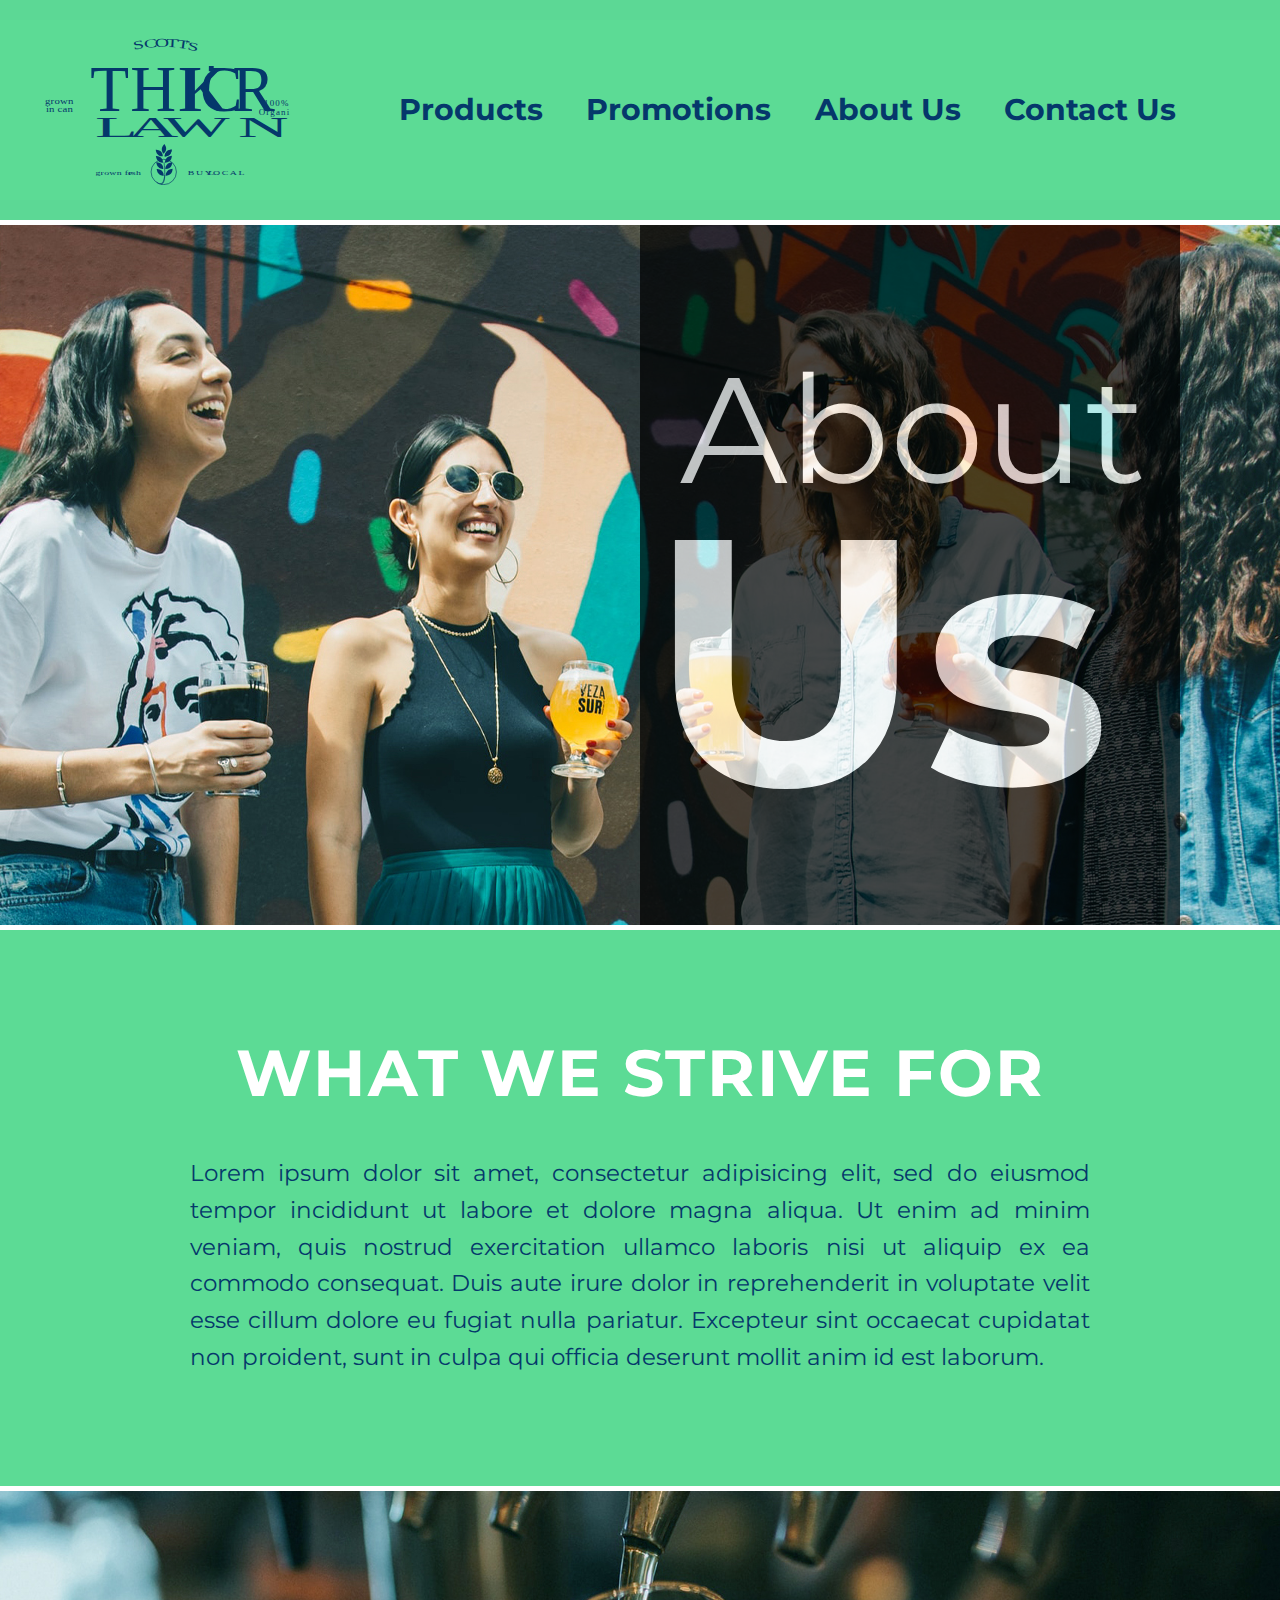
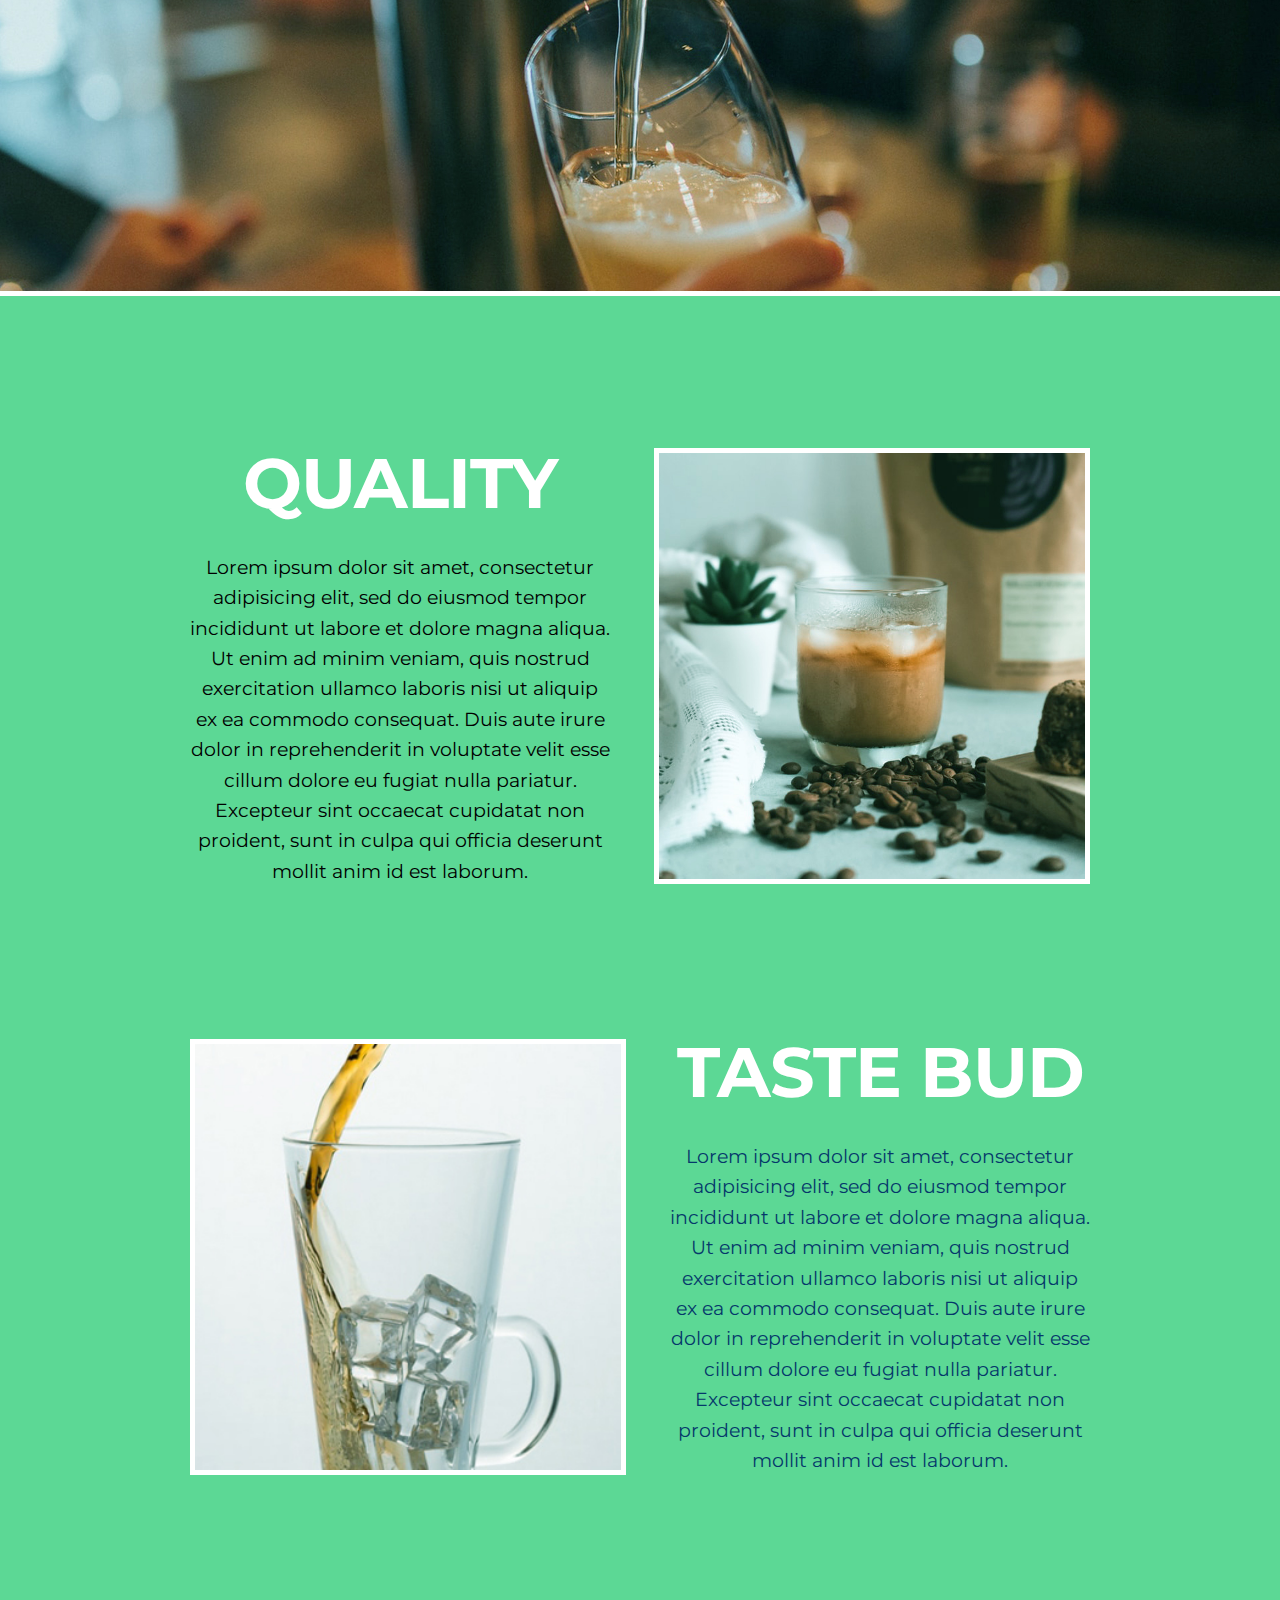
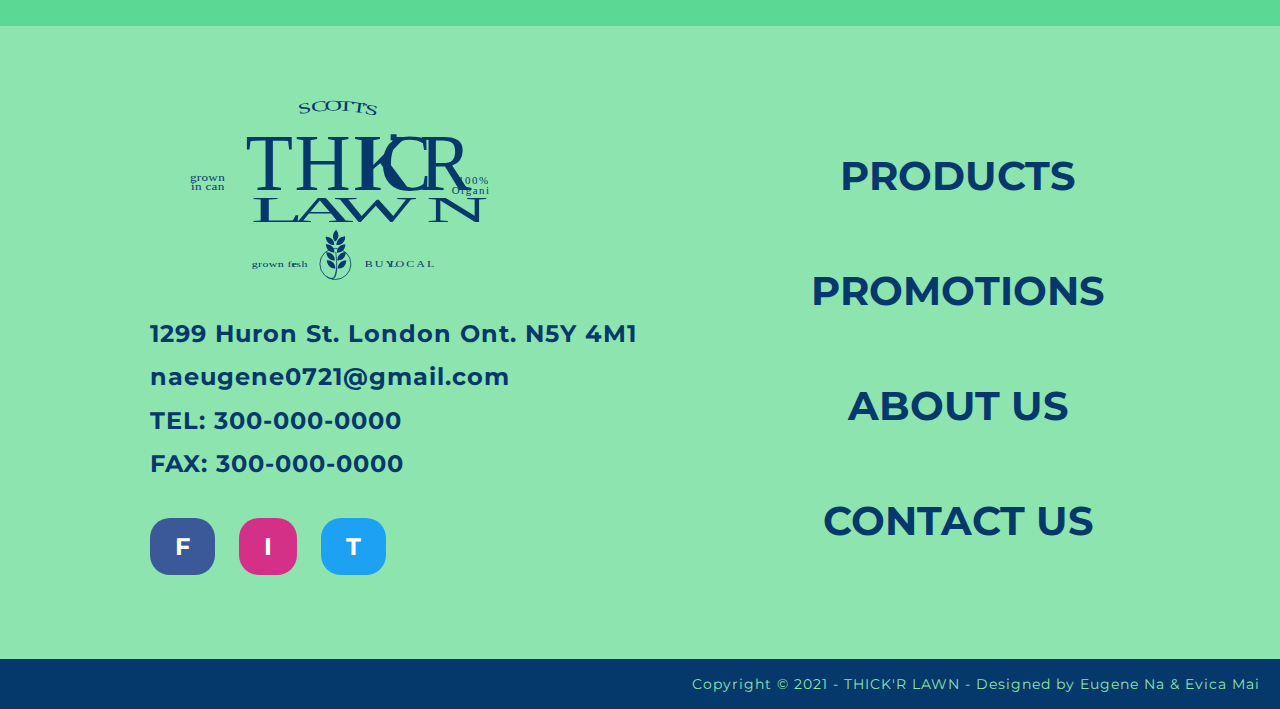
==== about.html @ b32cf41e "Adding About Us page" ====
<!DOCTYPE html>
<html lang="en">
	<head>
		<meta charset="UTF-8">
		<meta name="viewport" content="width=device-width, initial-scale=1.0" >
		<meta http-equiv="X-UA-Compatible" content="ie=edge">
		<title>About Us | THICK'R LAWN</title>
		<link rel="preconnect" href="https://fonts.gstatic.com">
		<link href="https://fonts.googleapis.com/css2?family=Montserrat:wght@500;600&display=swap" rel="stylesheet">
		<link href="css/reset.css" rel="stylesheet" type="text/css">
		<link href="css/main.css" rel="stylesheet" type="text/css">
	</head>
	<body>
	<h1 class="hidden">About Us | THICK'R LAWN</h1>
		<!-- Content Goes Here -->

		<div id="container">

			<header id="header">
			<h2 class="hidden">Header</h2>
				<a href="index.html">
					<img src="images/beer_logo.svg" alt="THICK'R LAWN Logo" id="hLogo">
				</a>
				<nav id="mainNav">
				<h3 class="hidden">Main Navigation</h3>
					<ul>
						<li><a href="production.html">Products</a></li>
						<li><a href="promo.html">Promotions</a></li>
						<li><a href="about.html">About Us</a></li>
						<li><a href="contact.html">Contact Us</a></li>
					</ul>
				</nav>
			</header>

<!-- MAIN CONTENT STARTS HERE ==================================================== -->

			<main>

				<section class="sectionNav">
				<h3 class="hidden">Section Nav</h3>
					<a href="index.html">
						<img src="images/home.svg" alt="Breakfast Icon" id="homeIcon">
					</a>
					<a href="promo.html">
						<img src="images/promotions.svg" alt="Beer Icon" id="promoIcon">
					</a>
					<a href="production.html">
						<img src="images/products.svg" alt="Dessert Icon" id="producIcon">
					</a>
					<a href="contact.html">
						<img src="images/contact_us.svg" alt="Dessert Icon" id="contacIcon">
					</a>
					<a href="about.html">
						<img src="images/about_us.svg" alt="Dessert Icon" id="aboutIcon">
					</a>
				</section>

				<section class="aHero">
				<h2 class="hidden">Hero</h2>
					<img class="aboutHero" src="images/promoimg1_.jpg" alt="Promotion Image">
					<section class="aHeroTxt">
					<h3 class="hidden">Hero Text Box</h3>
						<section>
							<h4 id="aboutH">About</h4>
							<h4 id="usH">Us</h4>
						</section>
					</section>
				</section>

				<section id="aIntro">
				<h2 class="hidden">Introduction</h2>
					<section>
						<h3>WHAT WE STRIVE FOR</h3>
						<p>
							Lorem ipsum dolor sit amet, consectetur adipisicing elit, sed do eiusmod
							tempor incididunt ut labore et dolore magna aliqua. Ut enim ad minim veniam,
							quis nostrud exercitation ullamco laboris nisi ut aliquip ex ea commodo
							consequat. Duis aute irure dolor in reprehenderit in voluptate velit esse
							cillum dolore eu fugiat nulla pariatur. Excepteur sint occaecat cupidatat non
							proident, sunt in culpa qui officia deserunt mollit anim id est laborum.
						</p>
					</section>
				</section>

				<section>
				<h2 class="hidden">About Image</h2>
					<img src="images/aboutus_promo2.jpg" alt="About Us Image2" class="aboutImg">
				</section>
				
				<section class="about1">
				<h2 class="hidden">About Section 1</h2>
					<section>
						<h3 class="about1h">QUALITY</h3>
						<p>
							Lorem ipsum dolor sit amet, consectetur adipisicing elit, sed do eiusmod
							tempor incididunt ut labore et dolore magna aliqua. Ut enim ad minim veniam,
							quis nostrud exercitation ullamco laboris nisi ut aliquip ex ea commodo
							consequat. Duis aute irure dolor in reprehenderit in voluptate velit esse
							cillum dolore eu fugiat nulla pariatur. Excepteur sint occaecat cupidatat non
							proident, sunt in culpa qui officia deserunt mollit anim id est laborum.
						</p>
					</section>
					<section>
					<h3 class="hidden">About 1 Image</h3>
						<img class="about1Img" src="images/coffee_beer.jpg" alt="About 1 Image">
					</section>
				</section>
				<section class="about2">
				<h2 class="hidden">About Section 2</h2>
					<section class="aboutImgPC">
					<h3 class="hidden">About 2 Image PC</h3>
						<img class="about2Img" src="images/product2img2_.jpg" alt="About 2 Image">
					</section>	
					<section>
						<h3 class="about2h">TASTE BUD</h3>
						<p>
							Lorem ipsum dolor sit amet, consectetur adipisicing elit, sed do eiusmod
							tempor incididunt ut labore et dolore magna aliqua. Ut enim ad minim veniam,
							quis nostrud exercitation ullamco laboris nisi ut aliquip ex ea commodo
							consequat. Duis aute irure dolor in reprehenderit in voluptate velit esse
							cillum dolore eu fugiat nulla pariatur. Excepteur sint occaecat cupidatat non
							proident, sunt in culpa qui officia deserunt mollit anim id est laborum.
						</p>
					</section>
					<section class="aboutImgMobile">
					<h3 class="hidden">About 2 Image Mobile</h3>
						<img class="about2Img" src="images/product2img2_.jpg" alt="About 2 Image">
					</section>
				</section>

			</main>

<!-- MAIN CONTENT ENDS HERE ====================================================== -->

			<footer id="footer">
			<h2 class="hidden">Footer</h2>
				<section>
				<h3 class="hidden">Services</h3>
					<a href="index.html">
						<img src="images/beer_logo.svg" alt="THICK'R LAWN Logo" id="fLogo">
					</a>
					<p>
						1299 Huron St. London Ont. N5Y 4M1<br>
						naeugene0721@gmail.com<br>
						TEL: 300-000-0000<br>
						FAX: 300-000-0000<br>
					</p>
					<nav id="mediaIcons">
					<h3 class="hidden">Social Media Icons</h3>
						<ul>
							<li><a href="https://www.facebook.com/" id="fb">F</a></li>
							<li><a href="https://www.instagram.com/" id="in">I</a></li>
							<li><a href="https://twitter.com/" id="tw">T</a></li>
						</ul>
					</nav>
				</section>
				<nav id="footerNav">
				<h3 class="hidden">Footer Navigation</h3>
					<ul>
						<li><a href="production.html">PRODUCTS</a></li>
						<li><a href="promo.html">PROMOTIONS</a></li>
						<li><a href="about.html">ABOUT US</a></li>
						<li><a href="contact.html">CONTACT US</a></li>
					</ul>
				</nav>
			</footer>

			<section id="bottomBr">
				<h2>Copyright &copy; 2021 - THICK'R LAWN - Designed by Eugene Na & Evica Mai</h2>
			</section>

		</div>

		<script src="js/main.js"></script>
	</body>
</html>
---- css/main.css ----
.hidden {
	display:none;
}

body {
	font-family: 'Montserrat', Helvetica, sans-serif;
	font-weight: 400;
	font-size: 14px;
	color: #000;
	background-color: #5CD895;
}

#container {
	margin: 0 auto;
	background-color: #5CD895;
	display: flex;
	flex-direction: column;
	max-width: 100%;
}

a {
	text-decoration: none;
}



/* HEADER (MOBILE) START========================================================== */



#header {
	display: flex;
	flex-direction: row;
	justify-content: center;
	background-color: #5CDB95;
	margin-top: 20px;
	margin-bottom: 20px;
}

#hLogo {
	margin: 10px auto 10px auto;
	display: block;
	height: 200px;
	padding: 5px 5px 5px 5px;
	transition: all .15s ease-in-out;
}

#mainNav {
	display: none;
}

.sectionNav {
	display: flex;
	position: sticky;
	top: 0;
	justify-content: space-evenly;
	background: #8EE4AF;
	opacity: 0.8;
	border: #5CDB95 solid 2px;
}

#homeIcon {
	margin: 12px auto 10px auto;
	display: block;
	width: 40px;
}

#promoIcon {
	margin: 12px auto 10px auto;
	display: block;
	width: 32px;
}

#producIcon {
	margin: 12px auto 10px auto;
	display: block;
	width: 46px;
}

#contacIcon {
	margin: 12px auto 10px auto;
	display: block;
	width: 48px;
}

#aboutIcon {
	margin: 12px auto 10px auto;
	display: block;
	width: 52px;
}

/* END (MOBILE) HEADER ============================================================*/

/* =============================================================== HOMEPAGE STARTS */

/* START (MOBILE) PROMOTION ================*/

.promo {
	display: none;
}

.mPromo {
	display: flex;
	flex-direction: row;
	justify-content: center;
	width: 100%;
	margin: auto;
}

.beerPromo {
	object-fit: cover;
	width: 100%;
	height: 700px;
}

.mPromoTxt {
	position: absolute;
	display: flex;
	flex-direction: row;
	justify-content: center;
	background-color: #000;
	opacity: 0.7;
	width: 400px;
	height: 700px;
	margin: 0 auto;
}

.thickr {
	margin: 80px 0px 0px 30px;
	letter-spacing: -2px;
	font-size: 80px;
	font-weight: bold;
	color: #EDF5E1;	
}

.lawn {
	font-size: 80px;
	font-weight: bold;
	margin-left: 41px;
	letter-spacing: 18px;
	line-height: 0.7;
	color: #EDF5E1;	
}

.bbm {
	font-size: 24px;
	font-weight: bold;
	margin: 35px 0px 0px 40px; 
	color: #8EE4AF;	
}

.mPromoTxt p {
	margin: 30px auto;
	text-align: center;
	line-height: 1.2;
	font-size: 25px;
	font-weight: bold;
	width: 240px;
	color: #EDF5E1;
}

.productHeroTxt p {
	margin: 25px auto 0px 1%;
	line-height: 1.7;
	letter-spacing: 1px;
	width: 500px;
	color: #fff;
	font-size: 25px;
	font-weight: bold;
}

.explore {
	margin: 30px auto 0px auto;
	display: block;
	width: 150px;
	font-size: 23px;
	font-weight: bold;
	color: #EDF5E1;
	text-align: center;
	border: 1px solid #EDF5E1;
	border-radius: 5px;
	padding-top: 10px;
	padding-bottom: 10px;
	transition: all .2s ease-in-out;
}

.explore:hover {
    -webkit-transform: scale(1.1, 1.1);
    -moz-transform: scale(1.1, 1.1);
	background-color: #5CDB95;
	border: 1px solid #05386b;
	color: #05386b;
}

/* START (MOBILE) INTRODUCTION ============*/

.intro {
	background-color: #8EE4AF;
	display: flex;
	flex-direction: column;
	width: 100%;
	justify-content: center;
	margin: 0 auto;
}

.intro section {
	margin: 70px auto;
	width: 320px;
	background-color: #5CDB95;
	border-radius: 15px;
}

.intro h2 {
	font-size: 30px;
	font-weight: bold;
	text-align: center;
	color: #05386b;
	margin-top: 80px;
	margin-bottom: 55px;
}

.intro p {
	color: #05386b;
	text-align: center;
	font-weight: bold;
	line-height: 1.3;
	margin-right: 10px;
	margin-left: 10px;
	font-size: 19px;
}

.learn {
	margin: 40px auto 50px auto;
	display: block;
	width: 150px;
	color: #05386b;
	text-align: center;
	font-size: 19px;
	font-weight: bold;
	border: 2px solid #05386b;
	border-radius: 5px;
	padding-top: 15px;
	padding-bottom: 15px;
	transition: all .2s ease-in-out;
}

.learn:hover {
    -webkit-transform: scale(1.1, 1.1);
    -moz-transform: scale(1.1, 1.1);
	background-color: #fff;
	color: #000;
}

/* START (MOBILE) PRODUCTS SECTION ========*/

.product1 {
	display: flex;
	width: 100%;
	justify-content: center;
	margin: 0 auto;
}

.pro1Img1 {
	display: none;
}

.pro1Img2 {
	width: 356px;
	height: 356px;
	margin: 200px auto 0px auto;
	border: 7px solid #379683;
}

.product1 h3 {
	margin: 22px auto 19px auto;
	letter-spacing: -1px;
	text-align: center;
	font-size: 35px;
	font-weight: bold;
	color: #EDF5E1;	
}

.product1 p {
	width: 350px;
	margin: 0px auto 18px auto;
	line-height: 1.2;
	text-align: center;
	font-size: 20px;
	color: #05386b;
}

.more1 {
	margin: 20px auto 0px auto;
	display: block;
	width: 150px;
	color: #EDF5E1;
	text-align: center;
	font-size: 19px;
	font-weight: bold;
	border-radius: 5px;
	border: 2px solid #EDF5E1;
	padding-top: 13px;
	padding-bottom: 13px;
	transition: all .2s ease-in-out;
}

.more1:hover {
    -webkit-transform: scale(1.1, 1.1);
    -moz-transform: scale(1.1, 1.1);
	background-color: #8EE4AF;
	color: #000;
}
/*=======================================*/
.product2 {
	display: flex;
	flex-direction: row;
	width: 100%;
	justify-content: center;
	margin: 0 auto;
}

.product2 h3 {
	margin: 22px auto 19px auto;
	letter-spacing: -1px;
	text-align: center;
	font-size: 35px;
	font-weight: bold;
	color: #EDF5E1;	
}

.product2 p {
	width: 350px;
	margin: 0px auto 18px auto;
	line-height: 1.2;
	text-align: center;
	font-size: 20px;
	color: #05386b;
}

.pro2Img1 {
	width: 356px;
	height: 356px;
	margin: 200px auto 0px auto;
	border: 7px solid #379683;
}

.pro2Img2 {
	display: none;
}

.more2 {
	margin: 20px auto 200px auto;
	display: block;
	width: 150px;
	color: #EDF5E1;
	text-align: center;
	font-size: 19px;
	font-weight: bold;
	border: 2px solid #EDF5E1;
	border-radius: 5px;
	padding-top: 13px;
	padding-bottom: 13px;
	transition: all .2s ease-in-out;
}

.more2:hover {
    -webkit-transform: scale(1.1, 1.1);
    -moz-transform: scale(1.1, 1.1);
	background-color: #8EE4AF;
	color: #000;
}

/* START HOMEPAGE (PC VERSION) ====================== */

@media screen and (min-width: 1080px) {

	#header {
		display: flex;
		flex-direction: row;
		justify-content: space-evenly;
		background-color: #5CDB95;
	}

	#hLogo {
		margin: 10px 0px 10px 40px;
		display: block;
		height: 150px;	
		padding: 5px 5px 5px 5px;
		transition: all .15s ease-in-out;
	}

	#hLogo:hover {
		background-color: #8EE4AF;
	}

	.sectionNav {
		display: none;
	}

	#mainNav {
		display: block;
		width: 100%;
	}

	#mainNav ul {
		text-align: center;
		display: block;
		font-weight: bold;
		margin: 75px auto;
		flex-direction: row;
		justify-content: space-evenly;
	}

	#mainNav ul li {
		display: inline;
		margin: 2%;
		font-size: 30px;
	}

	#mainNav ul li a {
		color: #05386b;
		transition: all .15s ease-in-out;
	}

	#mainNav ul li a:hover {
		font-weight: bold;
		color: #EDF5E1;
		border-bottom: 3px solid #379683;
		padding-bottom: 5px;
	}



	/*  MAIN CONTENTS ==================================================================*/


	/*HOMEPAGE =========================================================================*/

	/*Promotion Section ======================*/

	.mPromo {
		display: none;
	}

	.promo {
		display: flex;
		flex-direction: row;
		justify-content: flex-end;
		position: relative;
		width: 100%;
		margin: auto;
	}

	.beerPromo {
		object-fit: cover;
		width: 100%;
		height: 700px;
	}

	.mPromoTxt {
		display: none;
	}

	.promoTxt {
		position: absolute;
		display: flex;
		flex-direction: row;
		justify-content: flex-start;
		width: 400px;
		height: 700px;
		margin: 0 auto;
		margin-right: 180px;
	}

	.thickr {
		margin: 80px 0px 0px 30px;
		letter-spacing: -2px;
		font-size: 80px;
		font-weight: bold;
		color: #EDF5E1;	
	}

	.lawn {
		font-size: 80px;
		font-weight: bold;
		margin-left: 41px;
		letter-spacing: 18px;
		line-height: 0.7;
		color: #EDF5E1;	
	}

	.bbm {
		font-size: 24px;
		font-weight: bold;
		margin: 35px 0px 0px 40px; 
		color: #8EE4AF;	
	}

	.promoTxt p {
		margin: 45px 0px 0px 40px;
		line-height: 1.2;
		font-size: 25px;
		font-weight: bold;
		width: 240px;
		color: #EDF5E1;
	}

	.explore {
		margin: 30px 0px 0px 40px;
		display: block;
		width: 150px;
		font-size: 23px;
		font-weight: bold;
		color: #EDF5E1;
		border: 1px solid #EDF5E1;
		border-radius: 5px;
		padding-top: 10px;
		padding-bottom: 10px;
		transition: all .2s ease-in-out;
	}

	.explore:hover {
	    -webkit-transform: scale(1.1, 1.1);
	    -moz-transform: scale(1.1, 1.1);
		background-color: #5CDB95;
		border: 1px solid #05386b;
		color: #05386b;
	}

	/* INTRODUCTION SECTION ======================*/

	.intro {
		background-color: #8EE4AF;
		display: flex;
		flex-direction: row;
		width: 100%;
		justify-content: center;
		margin: 0 auto;
	}

	.intro section {
		margin: 70px auto;
		width: 320px;
		background-color: #5CDB95;
		border-radius: 15px;
	}

	.intro h2 {
		font-size: 30px;
		font-weight: bold;
		text-align: center;
		color: #05386b;
		margin-top: 80px;
		margin-bottom: 55px;
	}

	.intro p {
		color: #05386b;
		text-align: center;
		font-weight: bold;
		line-height: 1.3;
		margin-right: 10px;
		margin-left: 10px;
		font-size: 19px;
	}

	.learn {
		margin: 40px auto 50px auto;
		display: block;
		width: 150px;
		color: #05386b;
		text-align: center;
		font-size: 19px;
		font-weight: bold;
		border: 2px solid #05386b;
		border-radius: 5px;
		padding-top: 15px;
		padding-bottom: 15px;
		transition: all .2s ease-in-out;
	}

	.learn:hover {
	    -webkit-transform: scale(1.1, 1.1);
	    -moz-transform: scale(1.1, 1.1);
		background-color: #8EE4AF;
		border: 2px solid #fff;
		color: #000;
	}

	/* PROMOTION SECTION =========================*/

	.product1 {
		display: flex;
		flex-direction: row;
		width: 100%;
		justify-content: center;
		margin: 0 auto;
	}

	.pro1Img1 {
		display: block;
		width: 356px;
		height: 656px;
		margin: 200px 22px 22px 0px;
		border: 7px solid #EDF5E1;
	}

	.pro1Img2 {
		width: 356px;
		height: 356px;
		margin: 200px 0px 0px 22px;
		border: 7px solid #EDF5E1;
	}

	.product1 h3 {
		text-align: justify;
		margin: 22px 0px 19px 22px;
		letter-spacing: -1px;
		font-size: 35px;

		font-weight: bold;
		color: #EDF5E1;	
	}

	.product1 p {
		text-align: justify;
		width: 350px;
		margin: 0px 0px 18px 22px;
		line-height: 1.2;
		font-size: 20px;
		color: #05386b;
	}

	.more1 {
		margin: 20px 0px 0px 22px;
		display: block;
		width: 150px;
		color: #EDF5E1;
		text-align: center;
		font-size: 19px;
		font-weight: bold;
		border-radius: 5px;
		border: 2px solid #EDF5E1;
		padding-top: 13px;
		padding-bottom: 13px;
		transition: all .2s ease-in-out;
	}

	.more1:hover {
	    -webkit-transform: scale(1.1, 1.1);
	    -moz-transform: scale(1.1, 1.1);
		background-color: #8EE4AF;
		color: #000;
	}
	/*=======================================*/
	.product2 {
		display: flex;
		flex-direction: row;
		width: 100%;
		justify-content: center;
		margin: 0 auto;
	}

	.product2 h3 {
		text-align: justify;
		margin: 22px 22px 19px 0px;
		letter-spacing: -1px;
		font-size: 35px;
		font-weight: bold;
		color: #EDF5E1;	
	}

	.product2 p {
		text-align: justify;
		width: 350px;
		margin: 0px 22px 18px 0px;
		line-height: 1.2;
		font-size: 20px;
		color: #05386b;
	}

	.pro2Img1 {
		width: 356px;
		height: 356px;
		margin: 200px 22px 0px 0px;
		border: 7px solid #EDF5E1;
	}

	.pro2Img2 {
		display: block;
		width: 356px;
		height: 656px;
		margin: 200px 0px 200px 22px;
		border: 7px solid #EDF5E1;
	}

	.more2 {
		margin: 20px 0px 200px 0px;
		display: block;
		width: 150px;
		color: #EDF5E1;
		text-align: center;
		font-size: 19px;
		font-weight: bold;
		border: 2px solid #EDF5E1;
		border-radius: 5px;
		padding-top: 13px;
		padding-bottom: 13px;
		transition: all .2s ease-in-out;
	}

	.more2:hover {
	    -webkit-transform: scale(1.1, 1.1);
	    -moz-transform: scale(1.1, 1.1);
		background-color: #8EE4AF;
		color: #000;
	}

}



/*  CONTACTUS PAGE (MOBLIE) ==========================================================*/



#contact {
	display: flex;
	flex-direction: column;
	justify-content: center;
	background-color: #05386b;
	width: 100%;
	margin: 1px auto;
}

#contactForm {
	display: flex;
	flex-direction: column;
	justify-content: center;
	margin: 0 auto;
	flex: 1 1 auto;
}

#contactForm h3 {
	margin: 120px auto 22px auto;
	letter-spacing: -1px;
	text-align: center;
	font-size: 35px;
	font-weight: bold;
	color: #fff;	
}

#fname {
	margin-bottom: 20px;
	font-size: 16px;		
	border: 3px solid #8EE4AF;
	border-radius: 5px;
	width: 400px;
	padding: 10px 20px;
}

#fname:hover {
	border: 3px solid #379683;
}

#lname {
	margin-bottom: 20px;
	font-size: 16px;
	border: 3px solid #8EE4AF;
	border-radius: 5px;
	width: 400px;
	padding: 10px 20px;
}

#lname:hover {
	border: 3px solid #379683;
}

#email {
	margin-bottom: 20px;
	font-size: 16px;	
	border: 3px solid #8EE4AF;
	border-radius: 5px;
	width: 400px;
	padding: 10px 20px;	
}

#email:hover {
	border: 3px solid #379683;
}

#pwd {
	margin-bottom: 20px;
	font-size: 16px;		
	border: 3px solid #8EE4AF;
	border-radius: 5px;
	width: 400px;
	padding: 10px 20px;	
}

#pwd:hover {
	border: 3px solid #379683;
}

#phone {
	margin-bottom: 20px;
	font-size: 16px;
	border: 3px solid #8EE4AF;
	border-radius: 5px;
	width: 400px;
	padding: 10px 20px;	
}

#phone:hover {
	border: 3px solid #379683;
}

#comments {
	margin-bottom: 20px;
	border: 3px solid #8EE4AF;
	border-radius: 5px;
	width: 400px;
	height: 300px;
	padding: 10px 20px;	
}

#comments:hover {
	border: 3px solid #379683;
}

textarea {
	resize: none;
}

#submitBtn {
	margin: 0px 0px 120px 0px;
	display: block;
	width: 150px;
	background-color: #05386b;
	color: #fff;
	text-align: center;
	font-size: 19px;
	font-weight: bold;
	border: 3px solid #fff;
	border-radius: 5px;
	padding-top: 15px;
	padding-bottom: 15px;
	transition: all .2s ease-in-out;
}

#submitBtn:hover {
	cursor: pointer;
	border: 3px solid #fff;
	background-color: #8EE4AF;
	color: #000;
}
/*===================================*/
#googleMap {
	order: -1;
	flex: 0 1 auto;
	display: flex;
	flex-direction: row;
	justify-content: center;
	margin: 0 40px;
	margin-top: 120px;
	height: 695px;
	border: 5px solid #8EE4AF;
	border-radius: 5px;
}

/* CONTACT (PC VERSION) ============================*/

@media screen and (min-width: 1080px) {

	#contact {
		display: flex;
		flex-direction: row;
		justify-content: center;
		background-color: #05386b;
		width: 100%;
		margin: 0 auto;
	}

	#contactForm {
		order: -1;
		flex: 0 1 auto;
		display: flex;
		flex-direction: column;
		justify-content: flex-start;
		margin-left: auto;
	}

	#contactForm h3 {
		margin: 120px auto 22px auto;
		letter-spacing: -1px;
		text-align: center;
		font-size: 35px;
		font-weight: bold;
		color: #fff;	
	}

	#fname {
		margin-bottom: 20px;
		font-size: 16px;		
		border: 3px solid #8EE4AF;
		border-radius: 5px;
		width: 350px;
		padding: 10px 20px;
	}

	#fname:hover {
		border: 3px solid #379683;
	}

	#lname {
		margin-bottom: 20px;
		font-size: 16px;		
		border: 3px solid #8EE4AF;
		border-radius: 5px;
		width: 350px;
		padding: 10px 20px;	
	}

	#lname:hover {
		border: 3px solid #379683;
	}

	#email {
		margin-bottom: 20px;
		font-size: 16px;	
		border: 3px solid #8EE4AF;
		border-radius: 5px;
		width: 350px;
		padding: 10px 20px;	
	}

	#email:hover {
		border: 3px solid #379683;
	}

	#pwd {
		margin-bottom: 20px;
		font-size: 16px;		
		border: 3px solid #8EE4AF;
		border-radius: 5px;
		width: 350px;
		padding: 10px 20px;	
	}

	#pwd:hover {
		border: 3px solid #379683;
	}

	#phone {
		margin-bottom: 20px;
		font-size: 16px;
		border: 3px solid #8EE4AF;
		border-radius: 5px;
		width: 350px;
		padding: 10px 20px;	
	}

	#phone:hover {
		border: 3px solid #379683;
	}

	#comments {
		margin-bottom: 20px;
		border: 3px solid #8EE4AF;
		border-radius: 5px;
		width: 350px;
		height: 300px;
		padding: 10px 20px;	
	}

	#comments:hover {
		border: 3px solid #379683;
	}

	textarea {
		resize: none;
	}

	#submitBtn {
		margin: 0px 0px 120px 0px;
		display: block;
		width: 150px;
		background-color: #05386b;
		color: #fff;
		text-align: center;
		font-size: 19px;
		font-weight: bold;
		border: 3px solid #fff;
		border-radius: 5px;
		padding-top: 15px;
		padding-bottom: 15px;
		transition: all .2s ease-in-out;
	}

	#submitBtn:hover {
		cursor: pointer;
		border: 3px solid #fff;
		background-color: #8EE4AF;
		color: #000;
	}
	/*===================================*/
	#googleMap {
		display: flex;
		flex-direction: row;
		justify-content: center;
		margin: 0 auto;
		margin-top: 120px;
		margin-bottom: 120px;
		height: 695px;
		width: 580px;
		border: 5px solid #8EE4AF;
		border-radius: 5px;
	}
}



/* ABOUT US PAGE (MOBILE) ========================================================*/



.aHero {
	display: flex;
	flex-direction: row;
	justify-content: center;
	width: 100%;
	margin: auto;
}

.aboutHero {
	object-fit: cover;
	width: 100%;
	height: 700px;
	border-top: 5px solid #fff;
	border-bottom: 5px solid #fff;
}

.aHeroTxt {
	position: absolute;
	display: flex;
	flex-direction: row;
	background-color: #000;
	opacity: 0.7;
	width: 480px;
	height: 700px;
	justify-content: center;
	margin: 0 auto;
	border-top: 5px solid #fff;
	border-bottom: 5px solid #fff;
}

#aboutH {
	margin: 130px auto -20px 30px;
	color: #fff;
	font-size: 125px;
}

#usH {
	color: #fff;
	font-size: 350px;
	font-weight: bold;
}

/* ABOUT INTRODUCTION SECTION ===============*/

#aIntro {
	background-color: #5CDB95;
	display: flex;
	flex-direction: row;
	width: 100%;
	justify-content: center;
	margin: 0 auto;
}

#aIntro section {
	margin: 0 auto;
	margin-top: 80px;
	margin-bottom: 80px;
}

#aIntro h3 {
	font-size: 65px;
	font-weight: bold;
	color: #fff;
	letter-spacing: 2px;
	text-align: center;
	margin: 30px 0px 50px 0px;
}

#aIntro p {
	text-align: justify;
	line-height: 1.6;
	font-size: 23px;
	color: #05386b;
	max-width: 900px;
	min-width: 100px;
	margin: 0 25px;
	margin-bottom: 30px;
}

.aboutImg {
	object-fit: cover;
	width: 100%;
	height: 400px;
	border-top: 5px solid #fff;
	border-bottom: 5px solid #fff;
}

/* ABOUT SECTION ============================*/

.about1 {
	display: flex;
	flex-direction: column;
	justify-content: center;
	align-items: center;
	width: 100%;
	margin: 100px auto;
}

.about1h {
	margin: auto auto 35px auto;
	letter-spacing: -1px;
	text-align: center;
	font-size: 70px;
	font-weight: bold;
	color: #fff;	
}

.about1 p {
	width: 420px;
	margin: 0 auto;
	line-height: 1.6;
	text-align: center;
	font-size: 19px;
	color: #000;
}

.about1Img {
	width: 426px;
	height: 426px;
	margin: 50px auto auto auto;
	border: 5px solid #fff;
}
/*=======================================*/
.about2 {
	display: flex;
	flex-direction: column;
	justify-content: center;
	align-items: center;
	width: 100%;
	margin: 100px auto;
}

.aboutImgPC {
	display: none;
}

.aboutImgMobile {
	display: block;
}

.about2Img {
	display: block;
	order: 4;
	width: 426px;
	height: 426px;
	margin: 50px auto 140px auto;
	border: 5px solid #fff;
}

.about2h {
	margin: 70px auto 35px auto;
	letter-spacing: -1px;
	text-align: center;
	font-size: 70px;
	font-weight: bold;
	color: #fff;	
}

.about2 p {
	width: 420px;
	margin: 0px auto 0px auto;
	line-height: 1.6;
	text-align: center;
	font-size: 19px;
	color: #05386b;
}

/* BOUT US PAGE (PC VERSION) =================================================== */

@media screen and (min-width: 1080px) {

	.aHero {
		display: flex;
		flex-direction: row;
		justify-content: flex-end;
		width: 100%;
		margin: auto;
	}

	.aboutHero {
		object-fit: cover;
		width: 100%;
		height: 700px;
		border-top: 5px solid #fff;
		border-bottom: 5px solid #fff;
	}

	.aHeroTxt {
		position: absolute;
		display: flex;
		flex-direction: row;
		background-color: #000;
		opacity: 0.7;
		width: 540px;
		height: 700px;
		justify-content: flex-start;
		margin: 0 auto;
		margin-right: 100px;
		border-top: 5px solid #fff;
		border-bottom: 5px solid #fff;
	}

	#aboutH {
		margin: 130px 0px -20px 40px;
		color: #fff;
		font-size: 150px;
	}

	#usH {
		margin-left: 8px;
		color: #fff;
		font-size: 350px;
		font-weight: bold;
	}

	/* ABOUT INTRODUCTION SECTION ===============*/

	#aIntro {
		background-color: #5CDB95;
		display: flex;
		flex-direction: row;
		width: 100%;
		justify-content: center;
		margin: 0 auto;
	}

	#aIntro section {
		margin: 0 auto;
		margin-top: 80px;
		margin-bottom: 80px;
	}

	#aIntro h3 {
		font-size: 65px;
		font-weight: bold;
		color: #fff;
		letter-spacing: 2px;
		text-align: center;
		margin: 30px 0px 50px 0px;
	}

	#aIntro p {
		text-align: justify;
		line-height: 1.6;
		font-size: 23px;
		color: #05386b;
		max-width: 900px;
		min-width: 100px;
		margin: 0 auto;
		margin-bottom: 30px;
	}

	.aboutImg {
		object-fit: cover;
		width: 100%;
		height: 400px;
		border-top: 5px solid #fff;
		border-bottom: 5px solid #fff;
	}

	/* ABOUT SECTION ============================*/

	.about1 {
		display: flex;
		flex-direction: row;
		width: 100%;
		justify-content: center;
		margin: 150px auto;
	}

	.about1h {
		margin: 0px 22px 35px 0px;
		letter-spacing: -1px;
		font-size: 70px;
		font-weight: bold;
		color: #fff;	
	}

	.about1 p {
		width: 420px;
		margin-right: 22px;
		line-height: 1.6;
		font-size: 19px;
		color: #000;
	}

	.about1Img {
		width: 426px;
		height: 426px;
		margin: 0px 0px 0px 22px;
		border: 5px solid #fff;
	}
	/*=======================================*/
	.about2 {
		display: flex;
		flex-direction: row;
		width: 100%;
		justify-content: center;
		margin: 150px auto;
	}

	.aboutImgPC {
		display: block;
	}

	.aboutImgMobile {
		display: none;
	}

	.about2Img {
		width: 426px;
		height: 426px;
		margin: 0px 22px 0px 0px;
		border: 5px solid #fff;
	}

	.about2h {
		margin: 0px 0px 35px 22px;
		letter-spacing: -1px;
		font-size: 70px;
		font-weight: bold;
		color: #fff;	
	}

	.about2 p {
		width: 420px;
		margin: 0px 0px 0px 22px;
		line-height: 1.6;
		font-size: 19px;
		color: #05386b;
	}
}



/* PROMOTIONS PAGE (MOBILE) ======================================================*/



.pHero {
	display: flex;
	flex-direction: row;
	justify-content: center;
	width: 100%;
	margin: auto;
}

.promoHero {
	object-fit: cover;
	width: 100%;
	height: 700px;
}

.pHeroTxt{
	position: absolute;
	display: flex;
	flex-direction: row;
	background-color: #000;
	opacity: 0.7;
	width: 430px;
	height: 700px;
	justify-content: center;
	margin: 0 auto;
}

.pHeroTxt p {
	margin: 150px 0px 40px 0px;
	line-height: 0.95;
	font-size: 100px;
	text-align: center;
	color: #fff;
}

.pHeroTxt h4 {
	font-size: 35px;
	line-height: 1.2;
	color: #8EE4AF;
}

.promoimgs {
	display: flex;
	flex-direction: row;
	justify-content: space-evenly;
	width: 100%;
}

.promosimg {
	object-fit: scale-down;
	min-width: 100px;
	max-width: 900px;
	margin: 40px 20px auto 20px;
	border: 6px solid #fff;
}

.promos1 {
	display: flex;
	flex-direction: column;
	justify-content: center;
}

.promos1 section {
	display: flex;
	flex-direction: column;
	justify-content: center;
	margin: 0 auto;
}

.promos1 h3 {
	margin: 200px auto 40px auto;
	font-size: 48px;
	font-weight: bold;
	text-align: center;
	color: #05386B;
}

.promos1 p {
	max-width: 700px;
	min-width: 100px;
	margin: 0px 20px 35px 20px;
	line-height: 1.6;
	font-size: 20px;
	text-align: center;
	color: #05386B;
}

.promos2 {
	display: flex;
	flex-direction: column;
	justify-content: center;
}

.promos2 section {
	display: flex;
	flex-direction: column;
	justify-content: center;
	margin: 0 auto;
}

.promos2 h3 {
	margin: auto auto 40px auto;
	font-size: 40px;
	font-weight: bold;
	line-height: 1.2;
	text-align: center;
	color: #05386B;
}

.promos2 p {
	max-width: 700px;
	min-width: 100px;
	margin: 0px 20px 35px 20px;
	line-height: 1.6;
	font-size: 20px;
	text-align: center;
	color: #05386B;
}

.promosImgSection {
	display: flex;
	flex-direction: row;
	justify-content: center;
	width: 100%;
	margin: 0 auto;
}

.promosImgs {
	object-fit: scale-down;
	align-items: center;
	min-width: 10px;
	max-width: 1000px;
	margin: 0px 30px 200px 30px;
	border: 8px solid #05386B;
}

/* PROMOTIONS PAGE (PC VERSION) ==================================================*/

@media screen and (max-width: 800px) {

	.promoimgs {
		display: flex;
		flex-direction: column;
		justify-content: space-evenly;
		width: 100%;
	}

	.promosimg {
		object-fit: scale-down;
		min-width: 100px;
		max-width: 800px;
		margin: 40px 20px auto 20px;
		border: 6px solid #fff;
	}
}

@media screen and (min-width: 800px) {

	.pHero {
		display: flex;
		flex-direction: row;
		justify-content: flex-end;
		width: 100%;
		margin: auto;
	}

	.promoHero {
		object-fit: cover;
		width: 100%;
		height: 700px;
	}

	.pHeroTxt{
		position: absolute;
		display: flex;
		flex-direction: row;
		background-color: #000;
		opacity: 0.7;
		width: 610px;
		height: 700px;
		justify-content: flex-start;
		margin: 0 auto;
		margin-right: 30px;
	}

	.pHeroTxt p {
		margin: 150px 0px 40px 30px;
		line-height: 0.95;
		font-size: 150px;
		color: #fff;
	}

	.pHeroTxt h4 {
		font-size: 50px;
		margin-left: 37px;
		line-height: 1.2;
		color: #8EE4AF;
	}

	.promoimgs {
		display: flex;
		flex-direction: row;
		justify-content: space-evenly;
		width: 100%;
	}

	.promosimg {
		object-fit: scale-down;
		min-width: 200px;
		max-width: 1500px;
		margin: 40px 20px auto 20px;
		border: 6px solid #fff;
	}

	.promos1 {
		display: flex;
		flex-direction: column;
		justify-content: center;
	}

	.promos1 section {
		display: flex;
		flex-direction: column;
		justify-content: center;
		margin: 0 auto;
	}

	.promos1 h3 {
		margin: 200px auto 40px auto;
		font-size: 48px;
		font-weight: bold;
		text-align: center;
		color: #05386B;
	}

	.promos1 p {
		width: 700px;
		margin: 0px auto 35px auto;
		line-height: 1.6;
		font-size: 20px;
		text-align: center;
		color: #05386B;
	}

	.promos2 {
		display: flex;
		flex-direction: column;
		justify-content: center;
	}

	.promos2 section {
		display: flex;
		flex-direction: column;
		justify-content: center;
		margin: 0 auto;
	}

	.promos2 h3 {
		margin: auto auto 40px auto;
		font-size: 40px;
		font-weight: bold;
		line-height: 1.2;
		text-align: center;
		color: #05386B;
	}

	.promos2 p {
		width: 700px;
		margin: 0px auto 35px auto;
		line-height: 1.6;
		font-size: 20px;
		text-align: center;
		color: #05386B;
	}

	.promosImgs {
		margin: 0 auto;
		width: 700px;
		margin-bottom: 200px;
		border: 8px solid #05386B;
	}
}



/* PRODUCTION PAGE (PC VERSION) ====================================================*/



#productionHero {
	object-fit: cover;
	width: 100%;
	height: 700px;
}

#productHero {
	display: flex;
	flex-direction: row;
	justify-content: flex-start;
	object-fit: cover;
	width: 100%;
	height: 700px;
	background-color: #091f16;
	margin: 0 auto;
}

#productHeroTxt {
	position: absolute;
	display: flex;
	flex-direction: row;
	justify-content: center;
	width: 100%;
	height: 500px;
	margin: 80px auto;
}

#premDrnk {
	position: absolute;
	margin: 25px auto 0px auto;
	line-height: 1.4;
	color: #fff;
	font-size: 80px;
	font-weight: bold;
	text-align: center;
}

#premDrnk2 {
	margin: 65px auto 0px auto;
	line-height: 1.4;
	color: #8EE4AF;
	font-size: 80px;
	font-weight: bold;
	text-align: center;
}

#productHeroTxt p {
	margin: 25px auto 0px auto;
	line-height: 1.7;
	letter-spacing: 1px;
	width: 500px;
	color: #fff;
	font-size: 25px;
	font-weight: bold;
}

.productSec {
	display: flex;
	flex-direction: column;
	width: 100%;
	justify-content: center;
}

.productSec section {
	margin: 80px auto;
	justify-content: flex-end;
}

.productSec h2 {
	font-size: 35px;
	font-weight: bold;
	text-align: center;
	letter-spacing: 1px;
	color: #05386B;
	margin-top: 20px;
	margin-bottom: 20px;
}

.productSec p {
	text-align: center;
	font-size: 35px;
}

.products {
	margin: 0 auto;
	border: 7px solid #fff;
	width: 300px;
	height: 300px;
}

.order {
	margin: 20px auto 80px auto;
	display: block;
	width: 150px;
	background-color: #8EE4AF;
	color: #000;
	text-align: center;
	font-size: 19px;
	font-weight: bold;
	letter-spacing: 1px;
	border: 2px solid #fff;
	border-radius: 5px;
	padding-top: 15px;
	padding-bottom: 15px;
	transition: all .2s ease-in-out;
}

.order:hover {
	-webkit-transform: scale(1.1, 1.1);
	-moz-transform: scale(1.1, 1.1);
	background-color: #5CDB95;
	color: #05386B;
}

/* PRODUCTION SECTION (MOBILE) ==========================================*/

@media screen and (min-width: 1080px) {

	#productionHero {
		object-fit: cover;
		width: 100%;
		height: 700px;
	}

	#productHero {
		display: flex;
		flex-direction: row;
		justify-content: flex-start;
		object-fit: cover;
		width: 100%;
		height: 700px;
		background-color: #091f16;
		margin: 0 auto;
	}

	#productHeroTxt {
		position: absolute;
		display: flex;
		flex-direction: row;
		justify-content: center;
		width: 100%;
		height: 500px;
		margin: 100px auto 0px auto;
	}

	#premDrnk {
		position: absolute;
		margin: 25px auto 0px auto;
		color: #fff;
		font-size: 80px;
		font-weight: bold;
		text-align: center;
	}

	#premDrnk2 {
		margin: 65px auto 0px auto;
		color: #8EE4AF;
		font-size: 80px;
		font-weight: bold;
		text-align: center;
	}

	#productHeroTxt p {
		margin: 25px auto 0px 1%;
		line-height: 1.7;
		letter-spacing: 1px;
		width: 500px;
		color: #fff;
		font-size: 25px;
		font-weight: bold;
	}

	/* PRODUCTS ===============================*/

	.productSec {
		display: flex;
		flex-direction: row;
		width: 100%;
		justify-content: space-evenly;
		margin: 0 auto;
	}

	.productSec section {
		margin-top: 80px;
		width: 314px;
	}

	.productSec h2 {
		font-size: 35px;
		font-weight: bold;
		text-align: center;
		letter-spacing: 1px;
		color: #05386B;
		margin-top: 20px;
		margin-bottom: 20px;
	}

	.productSec p {
		text-align: center;
		font-size: 35px;
	}

	.products {
		margin: 0 auto;
		border: 7px solid #fff;
		width: 300px;
		height: 300px;
	}

	.order {
		margin: 20px auto 80px auto;
		display: block;
		width: 150px;
		background-color: #8EE4AF;
		color: #000;
		text-align: center;
		font-size: 19px;
		font-weight: bold;
		letter-spacing: 1px;
		border: 2px solid #fff;
		border-radius: 5px;
		padding-top: 15px;
		padding-bottom: 15px;
		transition: all .2s ease-in-out;
	}

	.order:hover {
	    -webkit-transform: scale(1.1, 1.1);
	    -moz-transform: scale(1.1, 1.1);
		background-color: #5CDB95;
		color: #05386B;
	}
}



/*  FOOTER =========================================================================*/



#footer {
	display: none;
}

@media screen and (min-width: 1080px) {

	#footer {
		width: 100%;
		background-color: #8EE4AF;
		margin: 0 auto;
		display: flex;
		flex-direction: row;
		justify-content: space-evenly;
	}

	#fLogo {
		display: block;
		width: 300px;
		margin: 60px 0px 22px 30px;
		padding: 10px 10px 10px 10px;
		transition: all .15s ease-in-out;
	}

	#fLogo:hover {
	    -webkit-transform: scale(1.03, 1.03);
	    -moz-transform: scale(1.03, 1.03);
		cursor: pointer;
		background-color: #5CDB95;
	}

	#footer p {
		text-align: justify;
		line-height: 1.8;
		letter-spacing: 1px;
		font-size: 24px;
		font-weight: bold;
		color: #05386B;
	}

	#mediaIcons {
		margin: 50px 0px 100px 0px;
	}

	#mediaIcons ul li {
		display: block;
		display: inline;
		margin-right: 20px;
	}

	#fb {
		display: block;
		background-color: #3b5998;
		color: #fff;
		font-size: 24px;
		font-weight: bold;
		border-radius: 20px;
		padding: 14px 25px 14px 25px;
		display: inline;
		transition: all .2s ease-in-out;
	}

	#fb:hover {
		background-color: #5e86d9;
		color: #000;
	}

	#in {
		display: block;
		background-color: #d53088;
		color: #fff;
		font-size: 24px;
		font-weight: bold;
		border-radius: 20px;
		padding: 14px 25px 14px 25px;
		display: inline;
		transition: all .2s ease-in-out;
	}

	#in:hover {
		background-color: #ef76b7;
		color: #000;
	}

	#tw {
		display: block;
		background-color: #1da1f2;
		color: #fff;
		font-size: 24px;
		font-weight: bold;
		border-radius: 20px;
		padding: 14px 25px 14px 25px;
		display: inline;
		transition: all .2s ease-in-out;
	}

	#tw:hover {
		background-color: #9dd2f3;
		border: 1px solid #9dd2f3;
		color: #000;
	}

	#footerNav {
		margin: 70px 0px 70px 0px;
	}

	#footerNav ul li a {
		display: block;
		background-color: #8EE4AF;
		color: #05386B;
		font-size: 40px;
		font-weight: bold;
		text-align: center;
		margin-top: 45px;
		border-radius: 20px;
		padding: 15px 25px 15px 25px;
		transition: all .2s ease-in-out;
	}

	#footerNav ul li a:hover {
	    -webkit-transform: scale(1.1, 1.1);
	    -moz-transform: scale(1.1, 1.1);    
		background-color: #5CDB95;
		color: #000;
	}

}



/*  BOTTOM BAR ========================================================================*/



#bottomBr {
	margin: 0 auto;
	width: 100%;
	height: 30px;
	line-height: 30px;
	background-color: #05386B;
}

#bottomBr h2 {
	display: flex;
	flex-direction: row;
	justify-content: flex-end;
	letter-spacing: 1px;
	margin-right: 20px;
	font-size: 10px;
	color: #8EE4AF;
}

@media screen and (min-width: 1080px) {

	#bottomBr {
		margin: 0 auto;
		width: 100%;
		height: 50px;
		line-height: 50px;
		background-color: #05386B;
	}

	#bottomBr h2 {
		display: flex;
		flex-direction: row;
		justify-content: flex-end;
		letter-spacing: 1px;
		margin-right: 20px;
		font-size: 14px;
		color: #8EE4AF;
	}

}
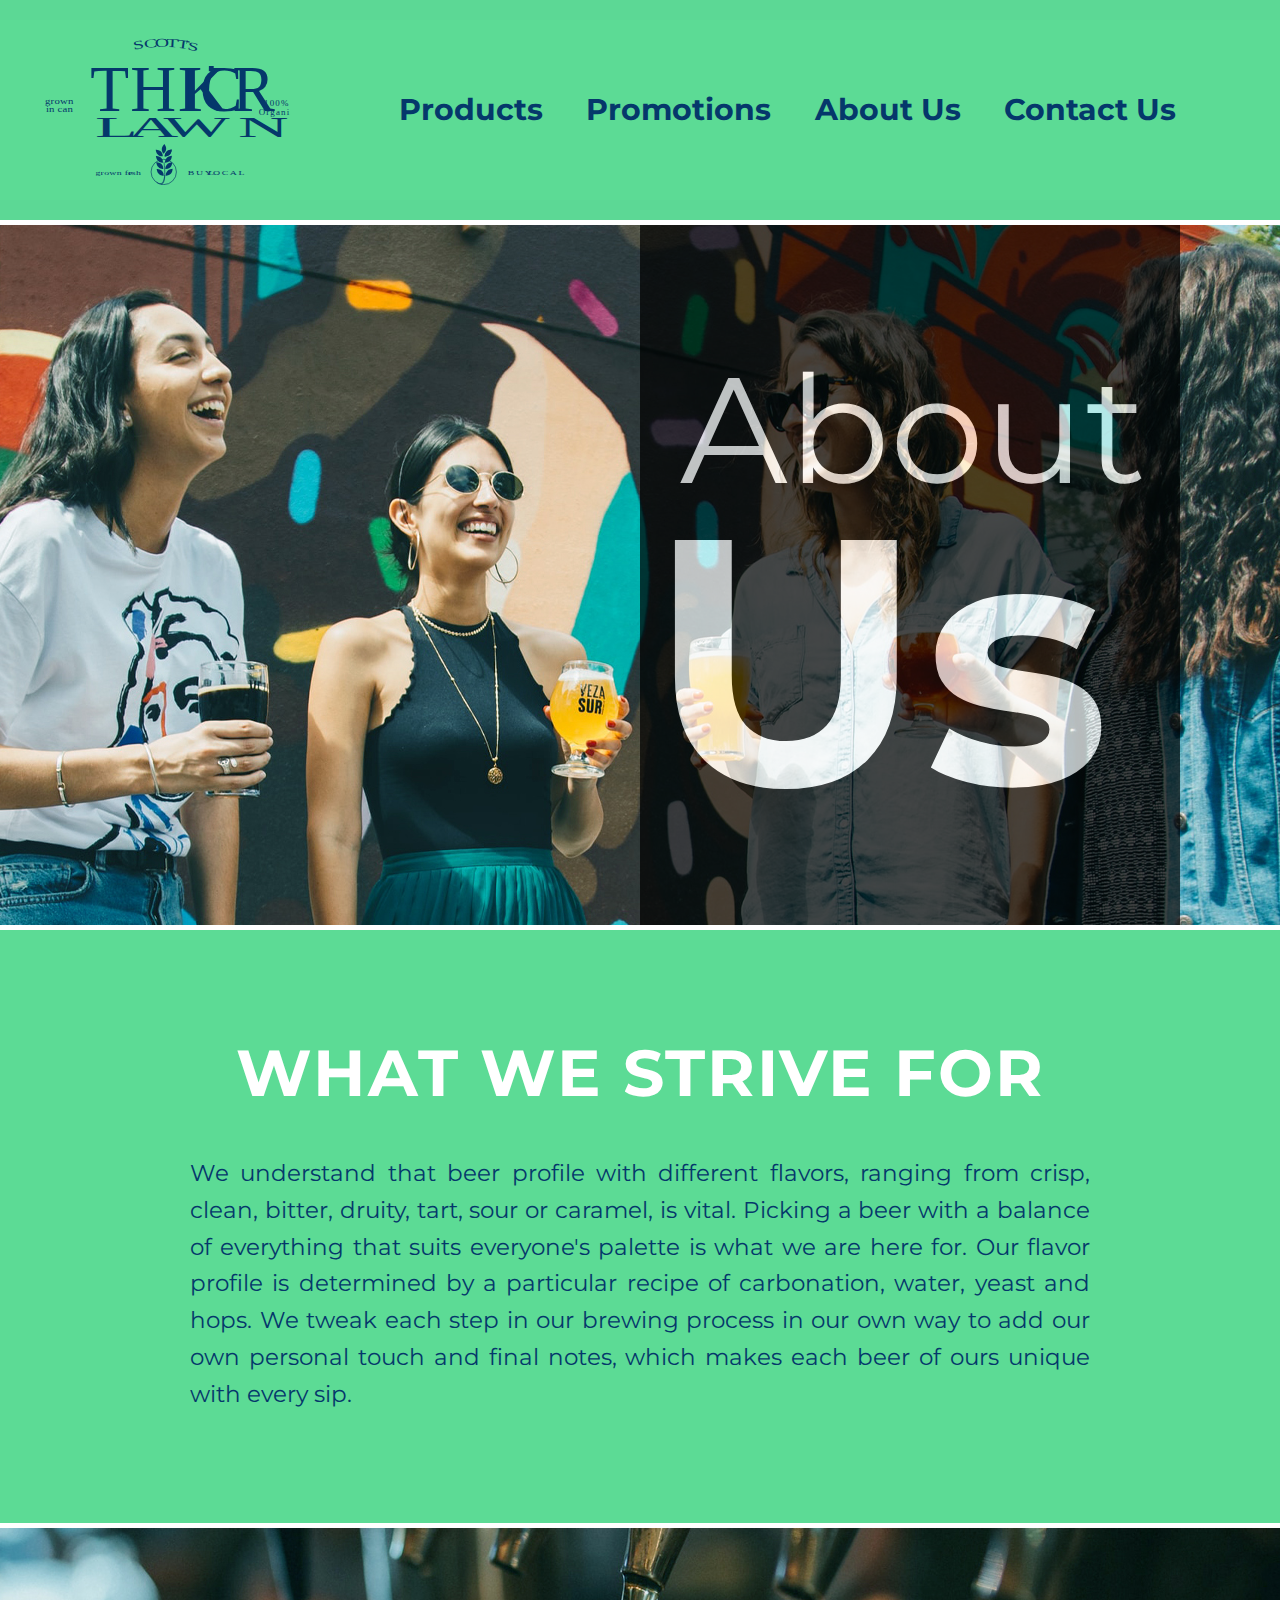
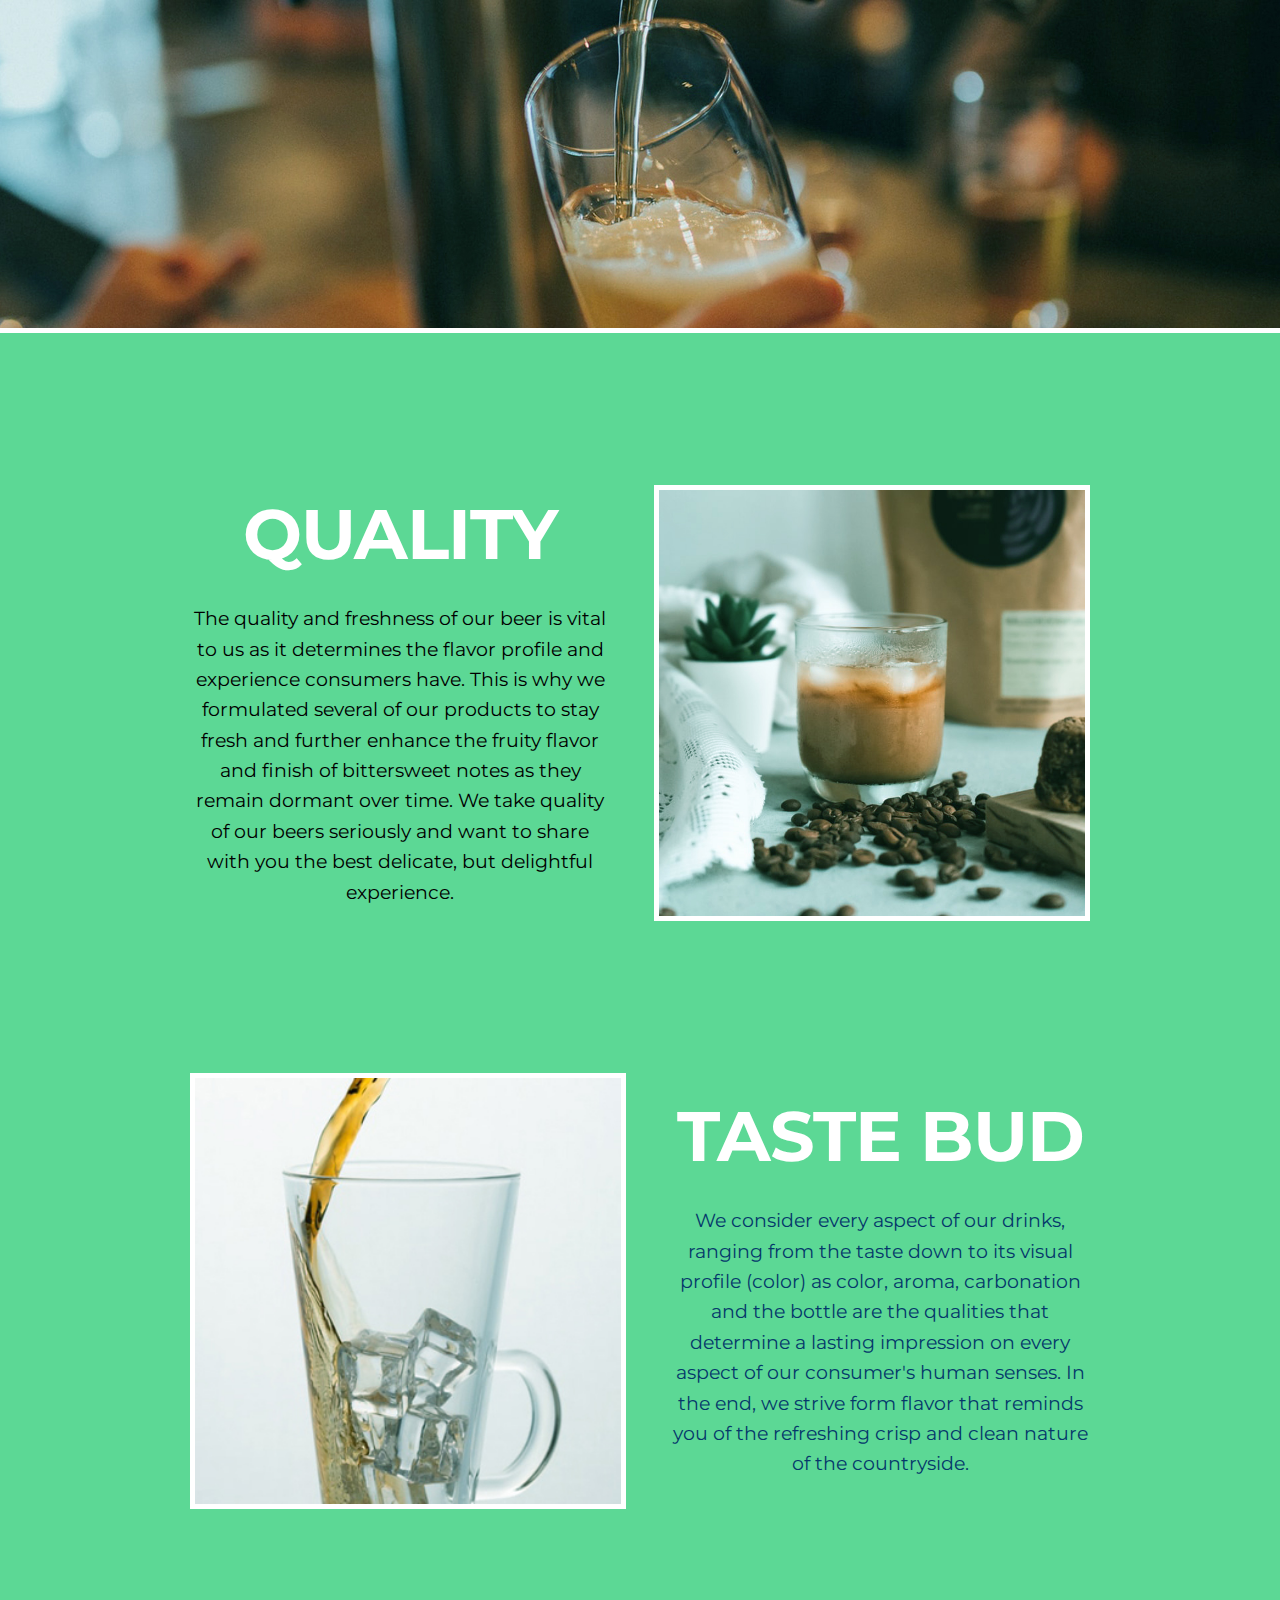
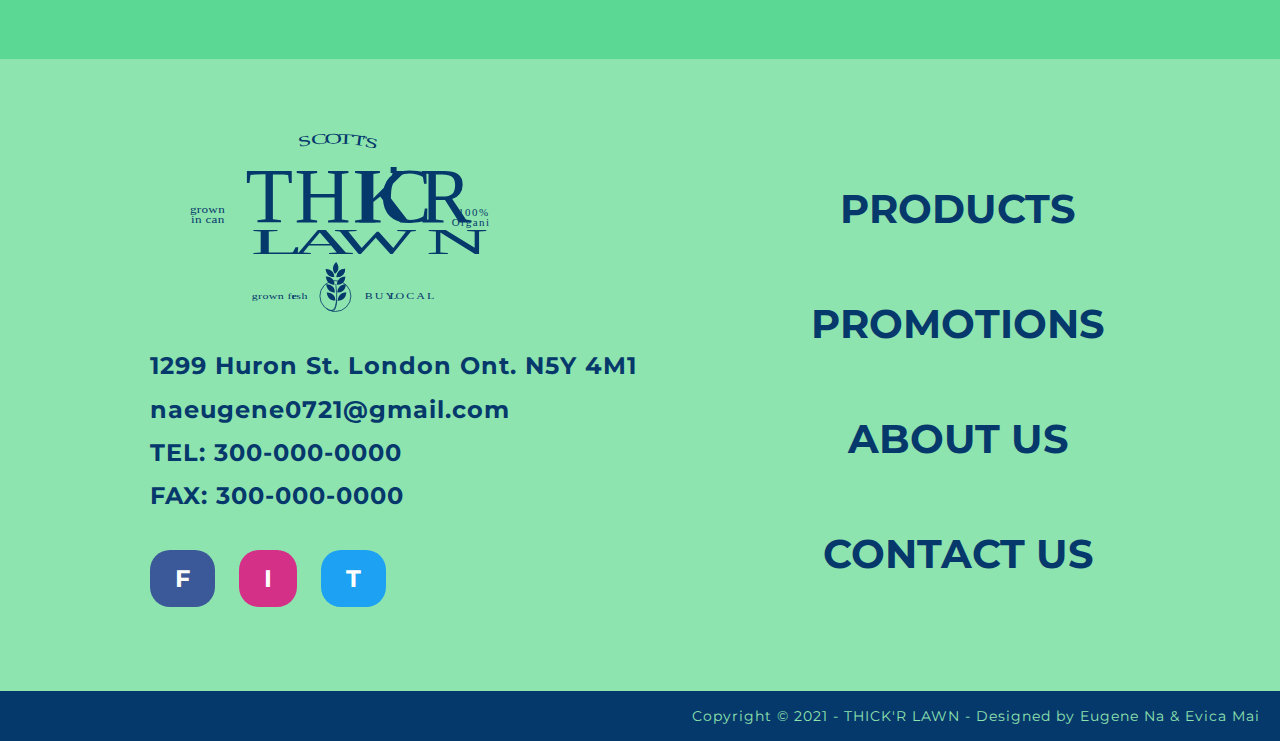
==== commit 70cf4c30: "Updated info again" ====
--- a/about.html
+++ b/about.html
@@ -72,12 +72,14 @@
 					<section>
 						<h3>WHAT WE STRIVE FOR</h3>
 						<p>
-							Lorem ipsum dolor sit amet, consectetur adipisicing elit, sed do eiusmod
-							tempor incididunt ut labore et dolore magna aliqua. Ut enim ad minim veniam,
-							quis nostrud exercitation ullamco laboris nisi ut aliquip ex ea commodo
-							consequat. Duis aute irure dolor in reprehenderit in voluptate velit esse
-							cillum dolore eu fugiat nulla pariatur. Excepteur sint occaecat cupidatat non
-							proident, sunt in culpa qui officia deserunt mollit anim id est laborum.
+							We understand that beer profile with different flavors, ranging
+							from crisp, clean, bitter, druity, tart, sour or caramel, is vital.
+							Picking a beer with a balance of everything that suits everyone's
+							palette is what we are here for. Our flavor profile is determined
+							by a particular recipe of carbonation, water, yeast and hops. We
+							tweak each step in our brewing process in our own way to add our
+							own personal touch and final notes, which makes each beer of ours
+							unique with every sip.
 						</p>
 					</section>
 				</section>
@@ -86,18 +88,18 @@
 				<h2 class="hidden">About Image</h2>
 					<img src="images/aboutus_promo2.jpg" alt="About Us Image2" class="aboutImg">
 				</section>
-				
+
 				<section class="about1">
 				<h2 class="hidden">About Section 1</h2>
 					<section>
 						<h3 class="about1h">QUALITY</h3>
 						<p>
-							Lorem ipsum dolor sit amet, consectetur adipisicing elit, sed do eiusmod
-							tempor incididunt ut labore et dolore magna aliqua. Ut enim ad minim veniam,
-							quis nostrud exercitation ullamco laboris nisi ut aliquip ex ea commodo
-							consequat. Duis aute irure dolor in reprehenderit in voluptate velit esse
-							cillum dolore eu fugiat nulla pariatur. Excepteur sint occaecat cupidatat non
-							proident, sunt in culpa qui officia deserunt mollit anim id est laborum.
+							The quality and freshness of our beer is vital to us as it determines
+							the flavor profile and experience consumers have. This is why we formulated
+							several of our products to stay fresh and further enhance the fruity flavor
+							and finish of bittersweet notes as they remain dormant over time.
+							We take quality of our beers seriously and want to share with you the best
+							delicate, but delightful experience. 
 						</p>
 					</section>
 					<section>
@@ -110,16 +112,16 @@
 					<section class="aboutImgPC">
 					<h3 class="hidden">About 2 Image PC</h3>
 						<img class="about2Img" src="images/product2img2_.jpg" alt="About 2 Image">
-					</section>	
+					</section>
 					<section>
 						<h3 class="about2h">TASTE BUD</h3>
 						<p>
-							Lorem ipsum dolor sit amet, consectetur adipisicing elit, sed do eiusmod
-							tempor incididunt ut labore et dolore magna aliqua. Ut enim ad minim veniam,
-							quis nostrud exercitation ullamco laboris nisi ut aliquip ex ea commodo
-							consequat. Duis aute irure dolor in reprehenderit in voluptate velit esse
-							cillum dolore eu fugiat nulla pariatur. Excepteur sint occaecat cupidatat non
-							proident, sunt in culpa qui officia deserunt mollit anim id est laborum.
+							We consider every aspect of our drinks, ranging from the taste down to
+							its visual profile (color) as color, aroma, carbonation and the bottle
+							are the qualities that determine a lasting impression on
+							every aspect of our consumer's human senses. In the end, we strive form
+							flavor that reminds you of the refreshing crisp and clean nature of
+							the countryside.
 						</p>
 					</section>
 					<section class="aboutImgMobile">
@@ -173,4 +175,4 @@
 
 		<script src="js/main.js"></script>
 	</body>
-</html>+</html>
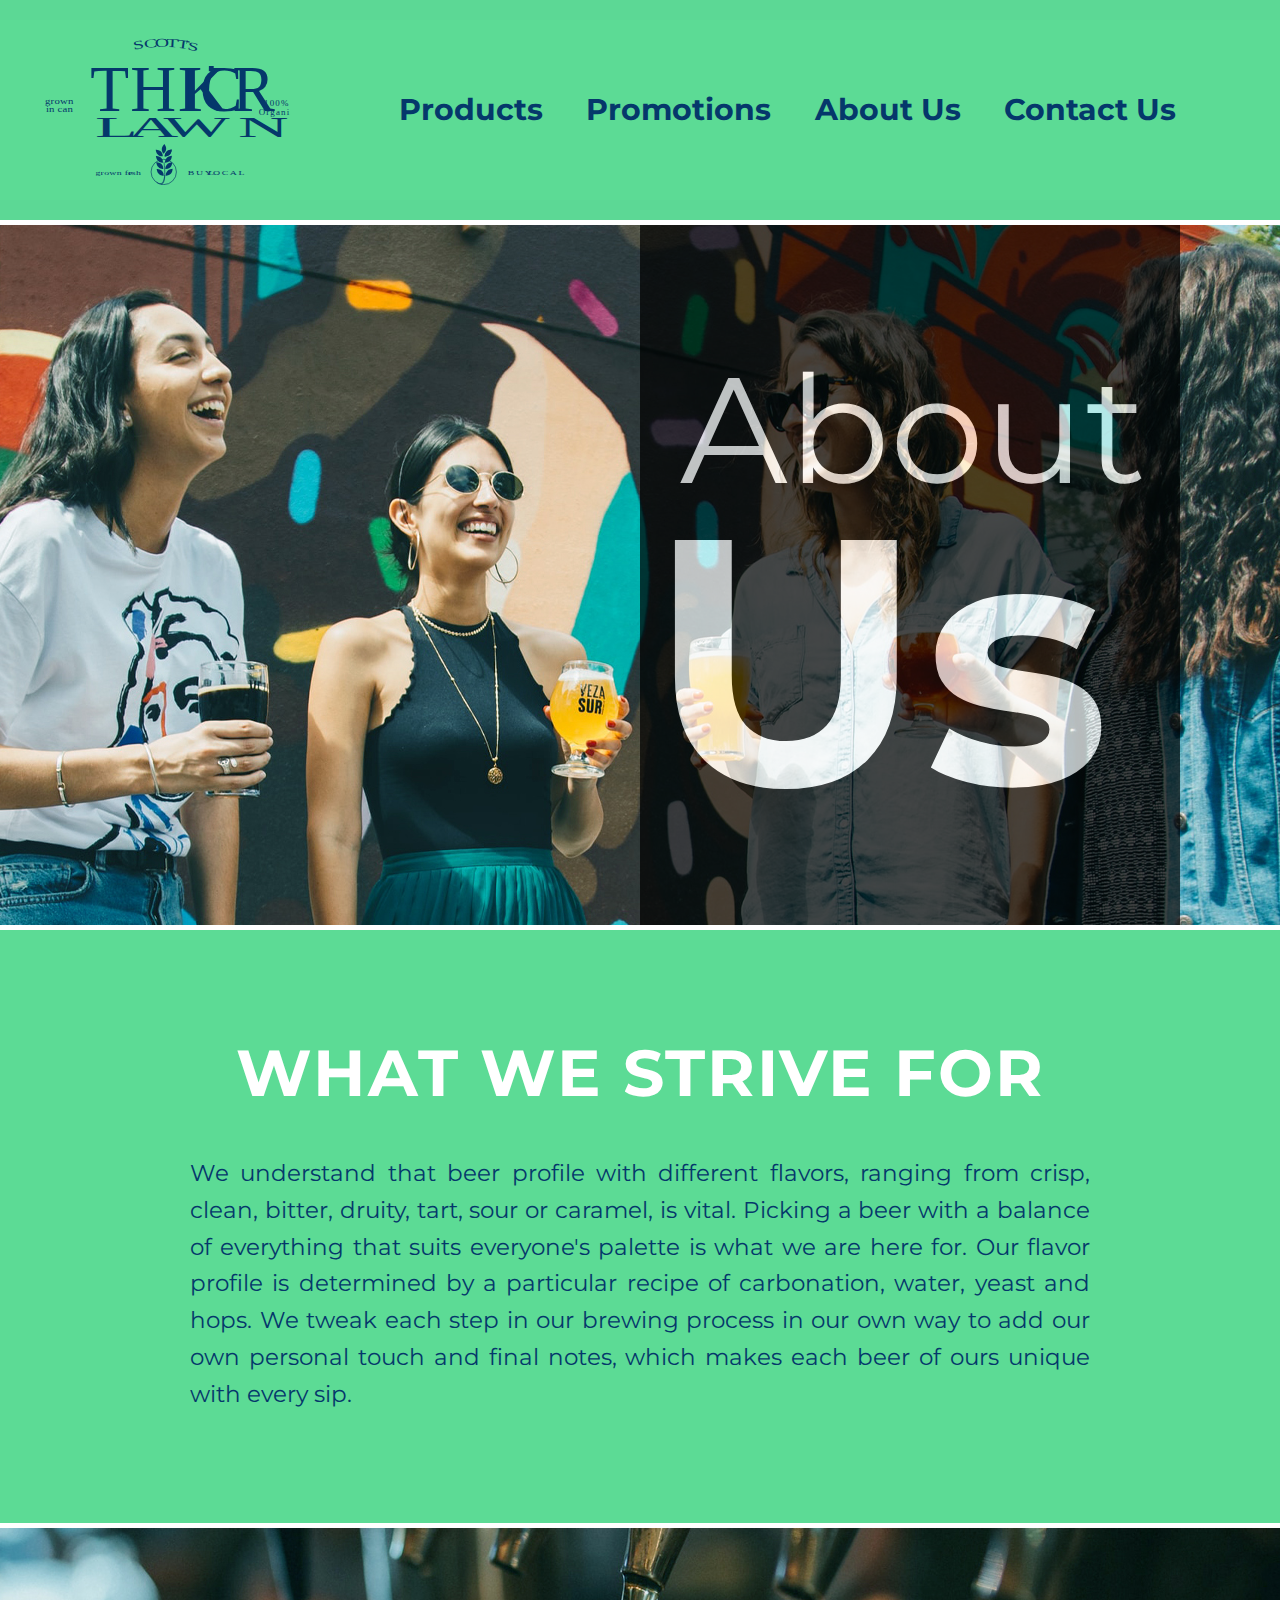
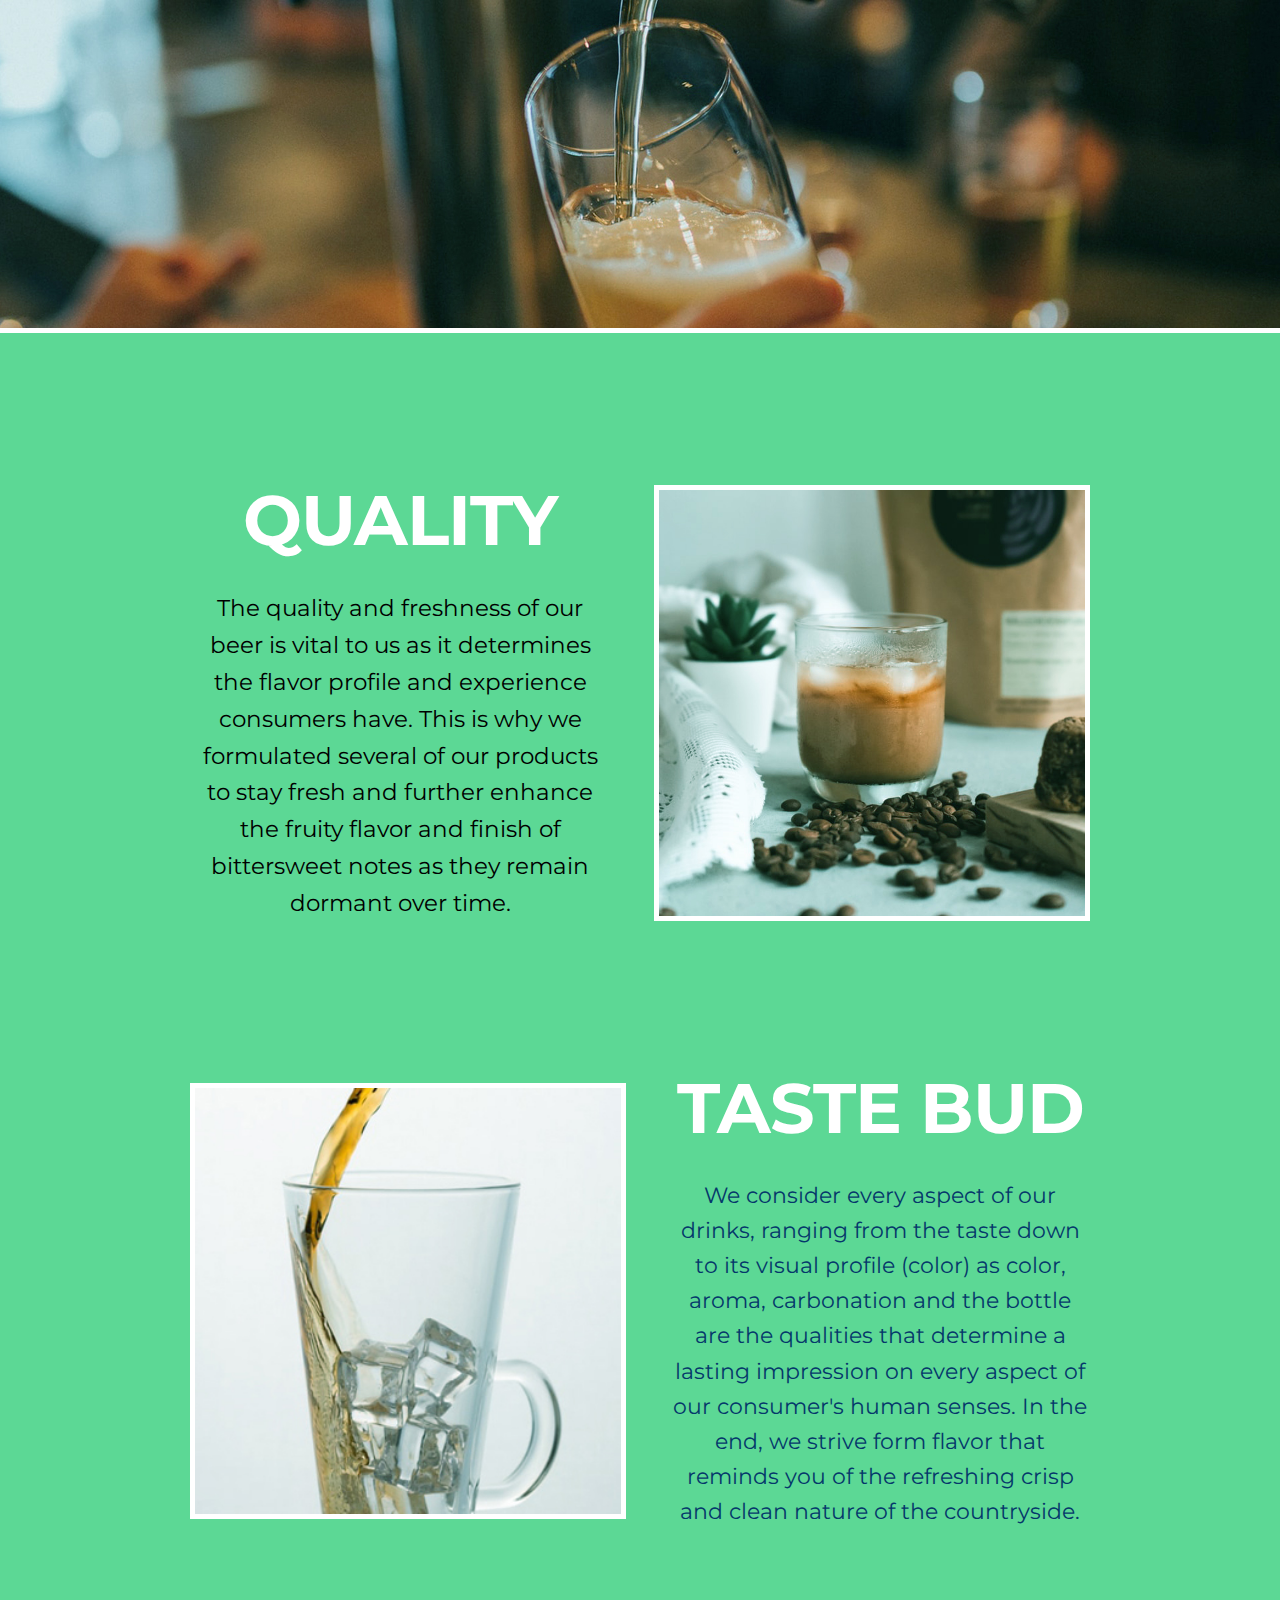
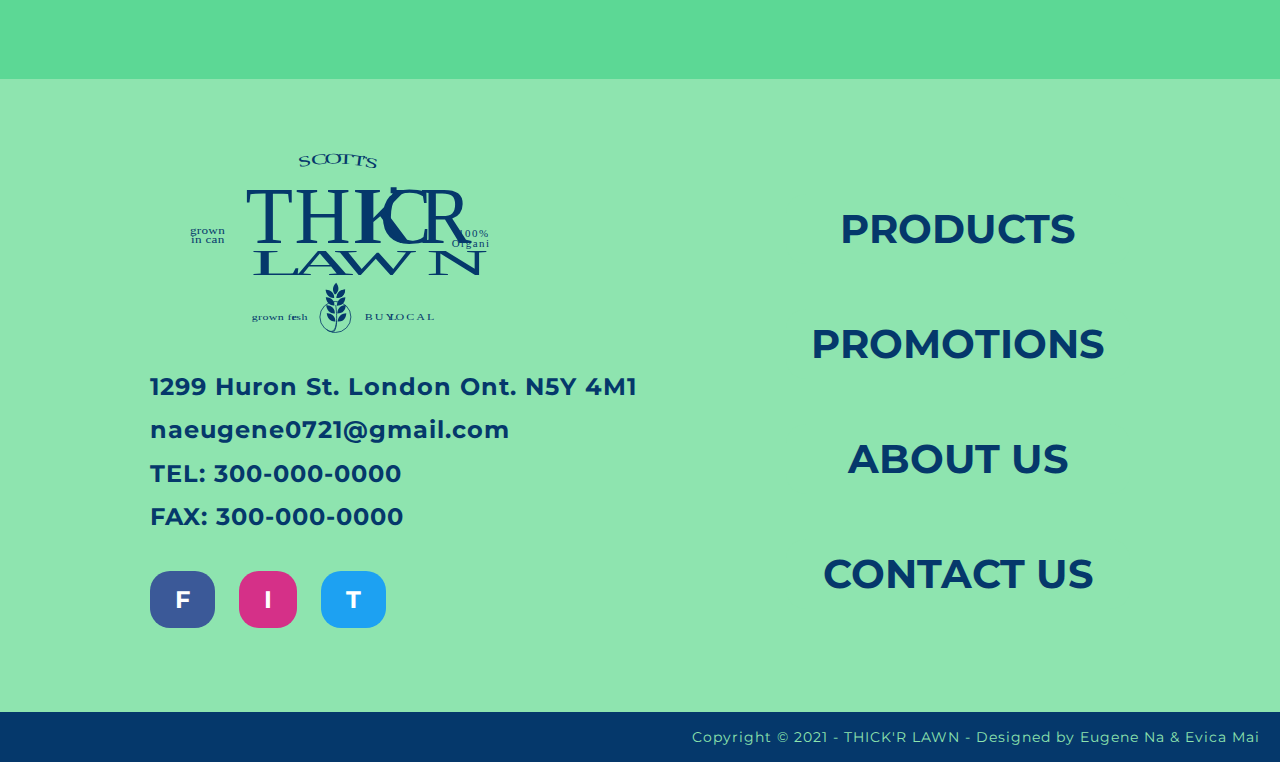
==== commit 7fd59a9c: "Last update" ====
--- a/about.html
+++ b/about.html
@@ -88,7 +88,7 @@
 				<h2 class="hidden">About Image</h2>
 					<img src="images/aboutus_promo2.jpg" alt="About Us Image2" class="aboutImg">
 				</section>
-
+				
 				<section class="about1">
 				<h2 class="hidden">About Section 1</h2>
 					<section>
@@ -98,8 +98,6 @@
 							the flavor profile and experience consumers have. This is why we formulated
 							several of our products to stay fresh and further enhance the fruity flavor
 							and finish of bittersweet notes as they remain dormant over time.
-							We take quality of our beers seriously and want to share with you the best
-							delicate, but delightful experience. 
 						</p>
 					</section>
 					<section>
@@ -112,7 +110,7 @@
 					<section class="aboutImgPC">
 					<h3 class="hidden">About 2 Image PC</h3>
 						<img class="about2Img" src="images/product2img2_.jpg" alt="About 2 Image">
-					</section>
+					</section>	
 					<section>
 						<h3 class="about2h">TASTE BUD</h3>
 						<p>
@@ -175,4 +173,4 @@
 
 		<script src="js/main.js"></script>
 	</body>
-</html>
+</html>--- a/css/main.css
+++ b/css/main.css
@@ -1299,14 +1299,14 @@
 		letter-spacing: -1px;
 		font-size: 70px;
 		font-weight: bold;
-		color: #fff;	
+		color: #fff;
 	}
 
 	.about1 p {
 		width: 420px;
 		margin-right: 22px;
 		line-height: 1.6;
-		font-size: 19px;
+		font-size: 23px;
 		color: #000;
 	}
 
@@ -1352,7 +1352,7 @@
 		width: 420px;
 		margin: 0px 0px 0px 22px;
 		line-height: 1.6;
-		font-size: 19px;
+		font-size: 22px;
 		color: #05386b;
 	}
 }
